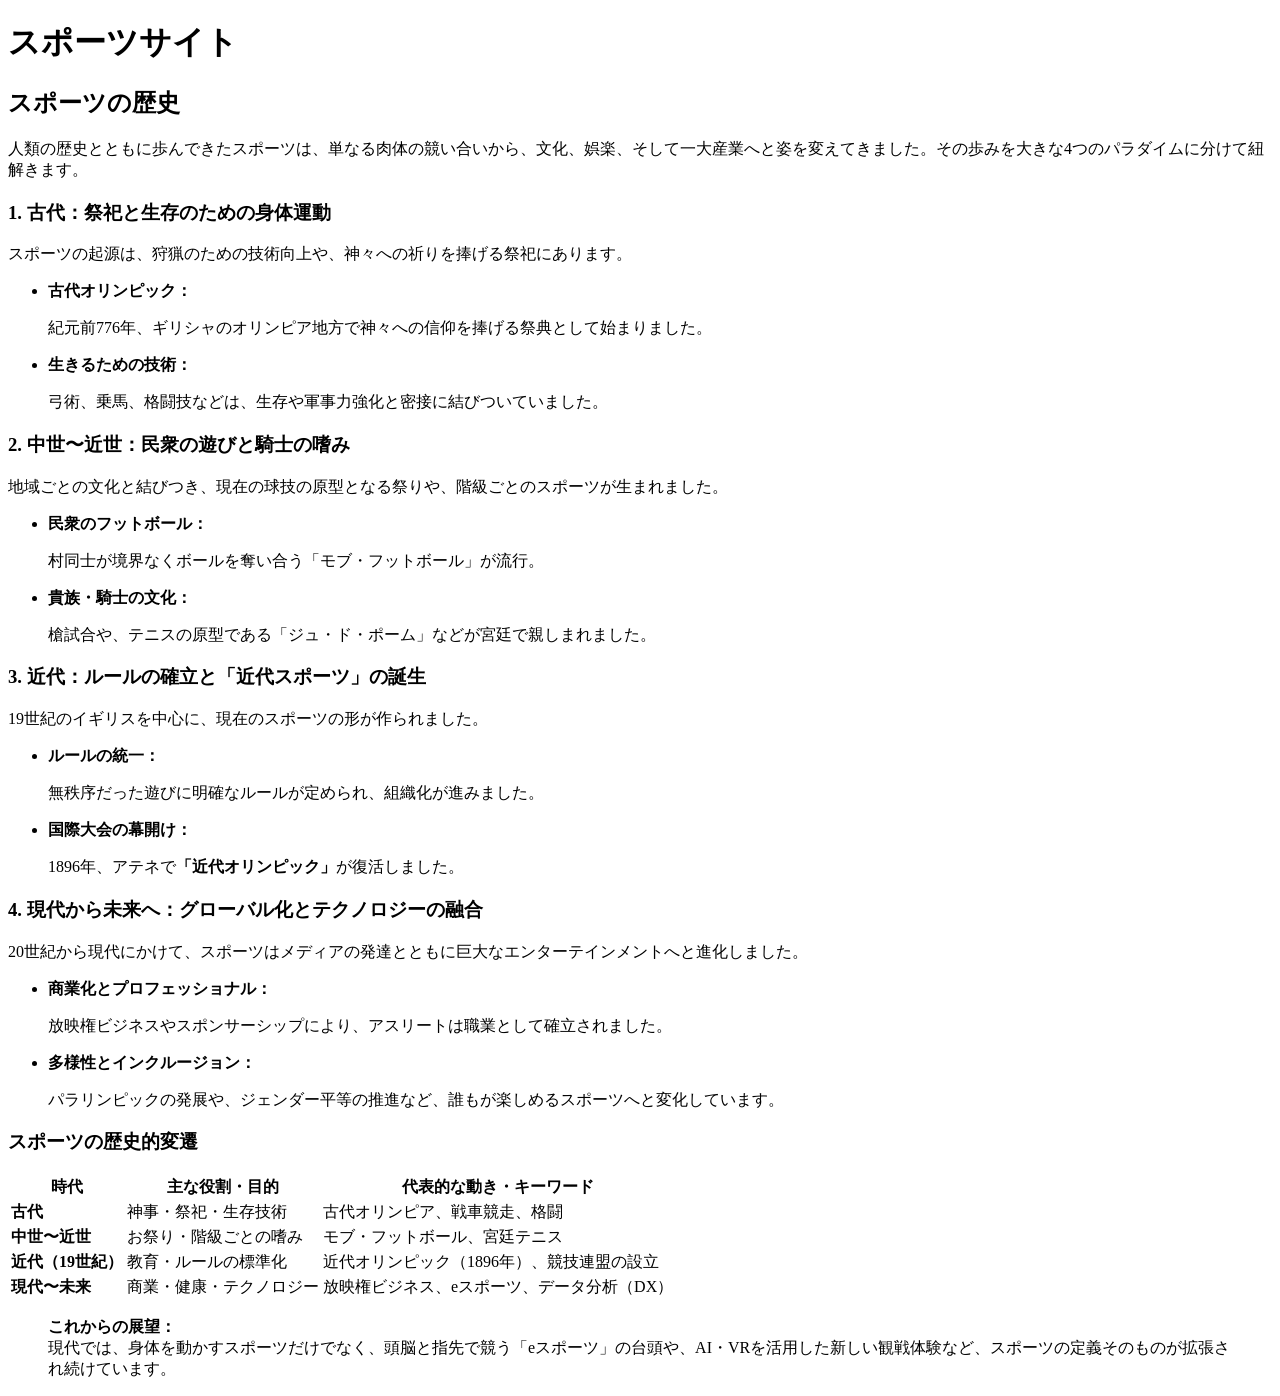
==== index.html @ edb7e404 "index.htmlの作成" ====
<!DOCTYPE html>
<html lang="ja">
<head>
    <meta charset="UTF-8">
    <title>チーム開発 - スポーツサイト</title>
</head>
<body>

    <header class="site-header">
        <h1 class="site-title">スポーツサイト</h1>
    </header>

    <main class="content-wrapper">
        <section class="sports-history">
            <h2 class="section-title">スポーツの歴史</h2>
            <p class="lead-text">人類の歴史とともに歩んできたスポーツは、単なる肉体の競い合いから、文化、娯楽、そして一大産業へと姿を変えてきました。その歩みを大きな4つのパラダイムに分けて紐解きます。</p>

            <div class="history-timeline">
                <article class="timeline-item">
                    <h3 class="era-title">1. 古代：祭祀と生存のための身体運動</h3>
                    <p>スポーツの起源は、狩猟のための技術向上や、神々への祈りを捧げる祭祀にあります。</p>
                    <ul class="bullet-list">
                        <li><strong>古代オリンピック：</strong> <p>紀元前776年、ギリシャのオリンピア地方で神々への信仰を捧げる祭典として始まりました。</p></li>
                        <li><strong>生きるための技術：</strong> <p>弓術、乗馬、格闘技などは、生存や軍事力強化と密接に結びついていました。</p></li>
                    </ul>
                </article>

                <article class="timeline-item">
                    <h3 class="era-title">2. 中世〜近世：民衆の遊びと騎士の嗜み</h3>
                    <p>地域ごとの文化と結びつき、現在の球技の原型となる祭りや、階級ごとのスポーツが生まれました。</p>
                    <ul class="bullet-list">
                        <li><strong>民衆のフットボール：</strong> <p>村同士が境界なくボールを奪い合う「モブ・フットボール」が流行。</p></li>
                        <li><strong>貴族・騎士の文化：</strong> <p>槍試合や、テニスの原型である「ジュ・ド・ポーム」などが宮廷で親しまれました。</p></li>
                    </ul>
                </article>

                <article class="timeline-item">
                    <h3 class="era-title">3. 近代：ルールの確立と「近代スポーツ」の誕生</h3>
                    <p>19世紀のイギリスを中心に、現在のスポーツの形が作られました。</p>
                    <ul class="bullet-list">
                        <li><strong>ルールの統一：</strong> <p>無秩序だった遊びに明確なルールが定められ、組織化が進みました。</p></li>
                        <li><strong>国際大会の幕開け：</strong> <p>1896年、アテネで<strong>「近代オリンピック」</strong>が復活しました。</p></li>
                    </ul>
                </article>

                <article class="timeline-item">
                    <h3 class="era-title">4. 現代から未来へ：グローバル化とテクノロジーの融合</h3>
                    <p>20世紀から現代にかけて、スポーツはメディアの発達とともに巨大なエンターテインメントへと進化しました。</p>
                    <ul class="bullet-list">
                        <li><strong>商業化とプロフェッショナル：</strong> <p>放映権ビジネスやスポンサーシップにより、アスリートは職業として確立されました。</p></li>
                        <li><strong>多様性とインクルージョン：</strong> <p>パラリンピックの発展や、ジェンダー平等の推進など、誰もが楽しめるスポーツへと変化しています。</p></li>
                    </ul>
                </article>
            </div>

            <div class="table-container">
                <h3 class="table-title">スポーツの歴史的変遷</h3>
                <table class="history-table">
                    <thead>
                        <tr>
                            <th>時代</th>
                            <th>主な役割・目的</th>
                            <th>代表的な動き・キーワード</th>
                        </tr>
                    </thead>
                    <tbody>
                        <tr>
                            <td><strong>古代</strong></td>
                            <td>神事・祭祀・生存技術</td>
                            <td>古代オリンピア、戦車競走、格闘</td>
                        </tr>
                        <tr>
                            <td><strong>中世〜近世</strong></td>
                            <td>お祭り・階級ごとの嗜み</td>
                            <td>モブ・フットボール、宮廷テニス</td>
                        </tr>
                        <tr>
                            <td><strong>近代（19世紀）</strong></td>
                            <td>教育・ルールの標準化</td>
                            <td>近代オリンピック（1896年）、競技連盟の設立</td>
                        </tr>
                        <tr>
                            <td><strong>現代〜未来</strong></td>
                            <td>商業・健康・テクノロジー</td>
                            <td>放映権ビジネス、eスポーツ、データ分析（DX）</td>
                        </tr>
                    </tbody>
                </table>
            </div>

            <blockquote class="future-prospect">
                <p><strong>これからの展望：</strong><br>
                現代では、身体を動かすスポーツだけでなく、頭脳と指先で競う「eスポーツ」の台頭や、AI・VRを活用した新しい観戦体験など、スポーツの定義そのものが拡張され続けています。</p>
            </blockquote>
        </section>
    </main>

</body>
</html>
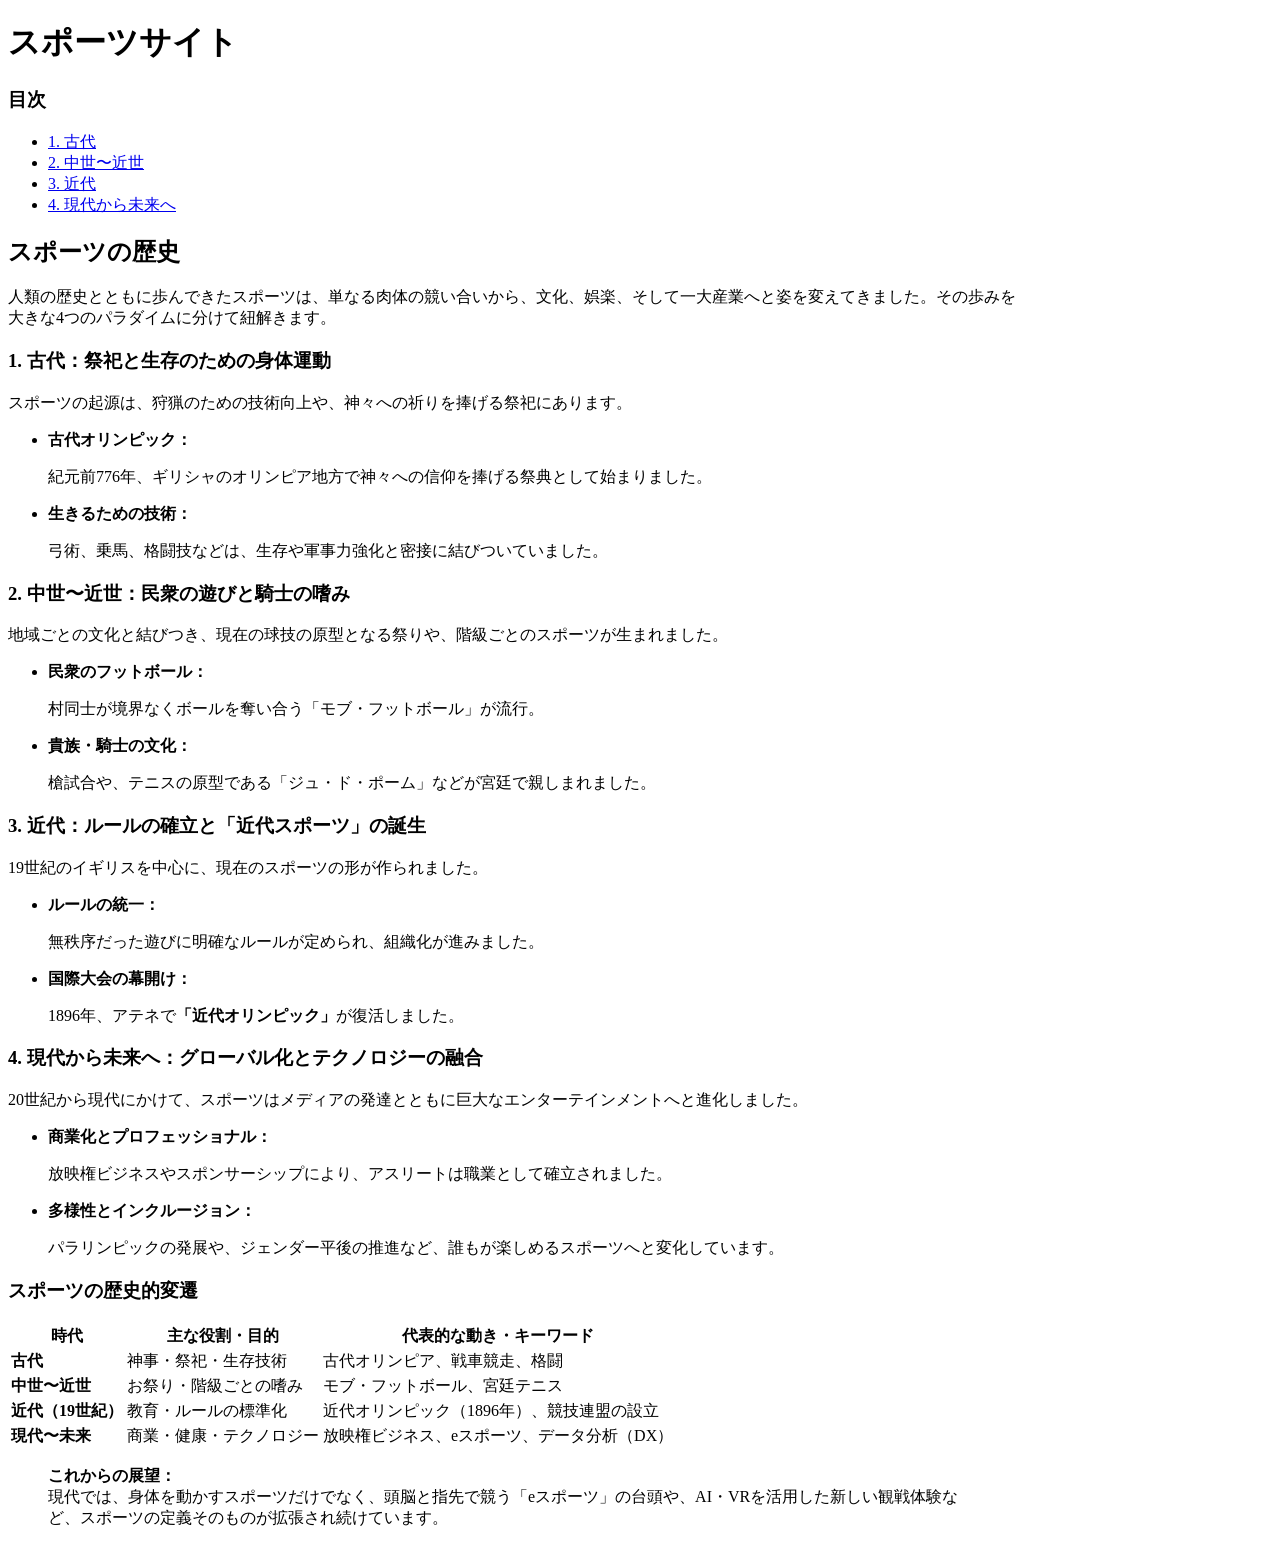
==== commit c60a6bbd: "サイドバー作成中" ====
--- a/index.html
+++ b/index.html
@@ -3,6 +3,7 @@
 <head>
     <meta charset="UTF-8">
     <title>チーム開発 - スポーツサイト</title>
+    <link rel="stylesheet" href="style.css">
 </head>
 <body>
 
@@ -11,12 +12,23 @@
     </header>
 
     <main class="content-wrapper">
-        <section class="sports-history">
+        
+        <aside class="sidebar">
+            <h3 class="sidebar-title">目次</h3>
+            <ul class="sidebar-list">
+                <li><a href="#era1">1. 古代</a></li>
+                <li><a href="#era2">2. 中世〜近世</a></li>
+                <li><a href="#era3">3. 近代</a></li>
+                <li><a href="#era4">4. 現代から未来へ</a></li>
+            </ul>
+        </aside>
+
+        <section class="contents sports-history">
             <h2 class="section-title">スポーツの歴史</h2>
             <p class="lead-text">人類の歴史とともに歩んできたスポーツは、単なる肉体の競い合いから、文化、娯楽、そして一大産業へと姿を変えてきました。その歩みを大きな4つのパラダイムに分けて紐解きます。</p>
 
             <div class="history-timeline">
-                <article class="timeline-item">
+                <article class="timeline-item" id="era1">
                     <h3 class="era-title">1. 古代：祭祀と生存のための身体運動</h3>
                     <p>スポーツの起源は、狩猟のための技術向上や、神々への祈りを捧げる祭祀にあります。</p>
                     <ul class="bullet-list">
@@ -25,7 +37,7 @@
                     </ul>
                 </article>
 
-                <article class="timeline-item">
+                <article class="timeline-item" id="era2">
                     <h3 class="era-title">2. 中世〜近世：民衆の遊びと騎士の嗜み</h3>
                     <p>地域ごとの文化と結びつき、現在の球技の原型となる祭りや、階級ごとのスポーツが生まれました。</p>
                     <ul class="bullet-list">
@@ -34,7 +46,7 @@
                     </ul>
                 </article>
 
-                <article class="timeline-item">
+                <article class="timeline-item" id="era3">
                     <h3 class="era-title">3. 近代：ルールの確立と「近代スポーツ」の誕生</h3>
                     <p>19世紀のイギリスを中心に、現在のスポーツの形が作られました。</p>
                     <ul class="bullet-list">
@@ -43,12 +55,12 @@
                     </ul>
                 </article>
 
-                <article class="timeline-item">
+                <article class="timeline-item" id="era4">
                     <h3 class="era-title">4. 現代から未来へ：グローバル化とテクノロジーの融合</h3>
                     <p>20世紀から現代にかけて、スポーツはメディアの発達とともに巨大なエンターテインメントへと進化しました。</p>
                     <ul class="bullet-list">
                         <li><strong>商業化とプロフェッショナル：</strong> <p>放映権ビジネスやスポンサーシップにより、アスリートは職業として確立されました。</p></li>
-                        <li><strong>多様性とインクルージョン：</strong> <p>パラリンピックの発展や、ジェンダー平等の推進など、誰もが楽しめるスポーツへと変化しています。</p></li>
+                        <li><strong>多様性とインクルージョン：</strong> <p>パラリンピックの発展や、ジェンダー平後の推進など、誰もが楽しめるスポーツへと変化しています。</p></li>
                     </ul>
                 </article>
             </div>
--- a/style.css
+++ b/style.css
@@ -0,0 +1,8 @@
+.sidebar {
+    width: 20%;
+    margin: 10px 0 10px 0;
+}
+.contents {
+    width: 80%;
+    margin: 10px 0 10px 0;
+}
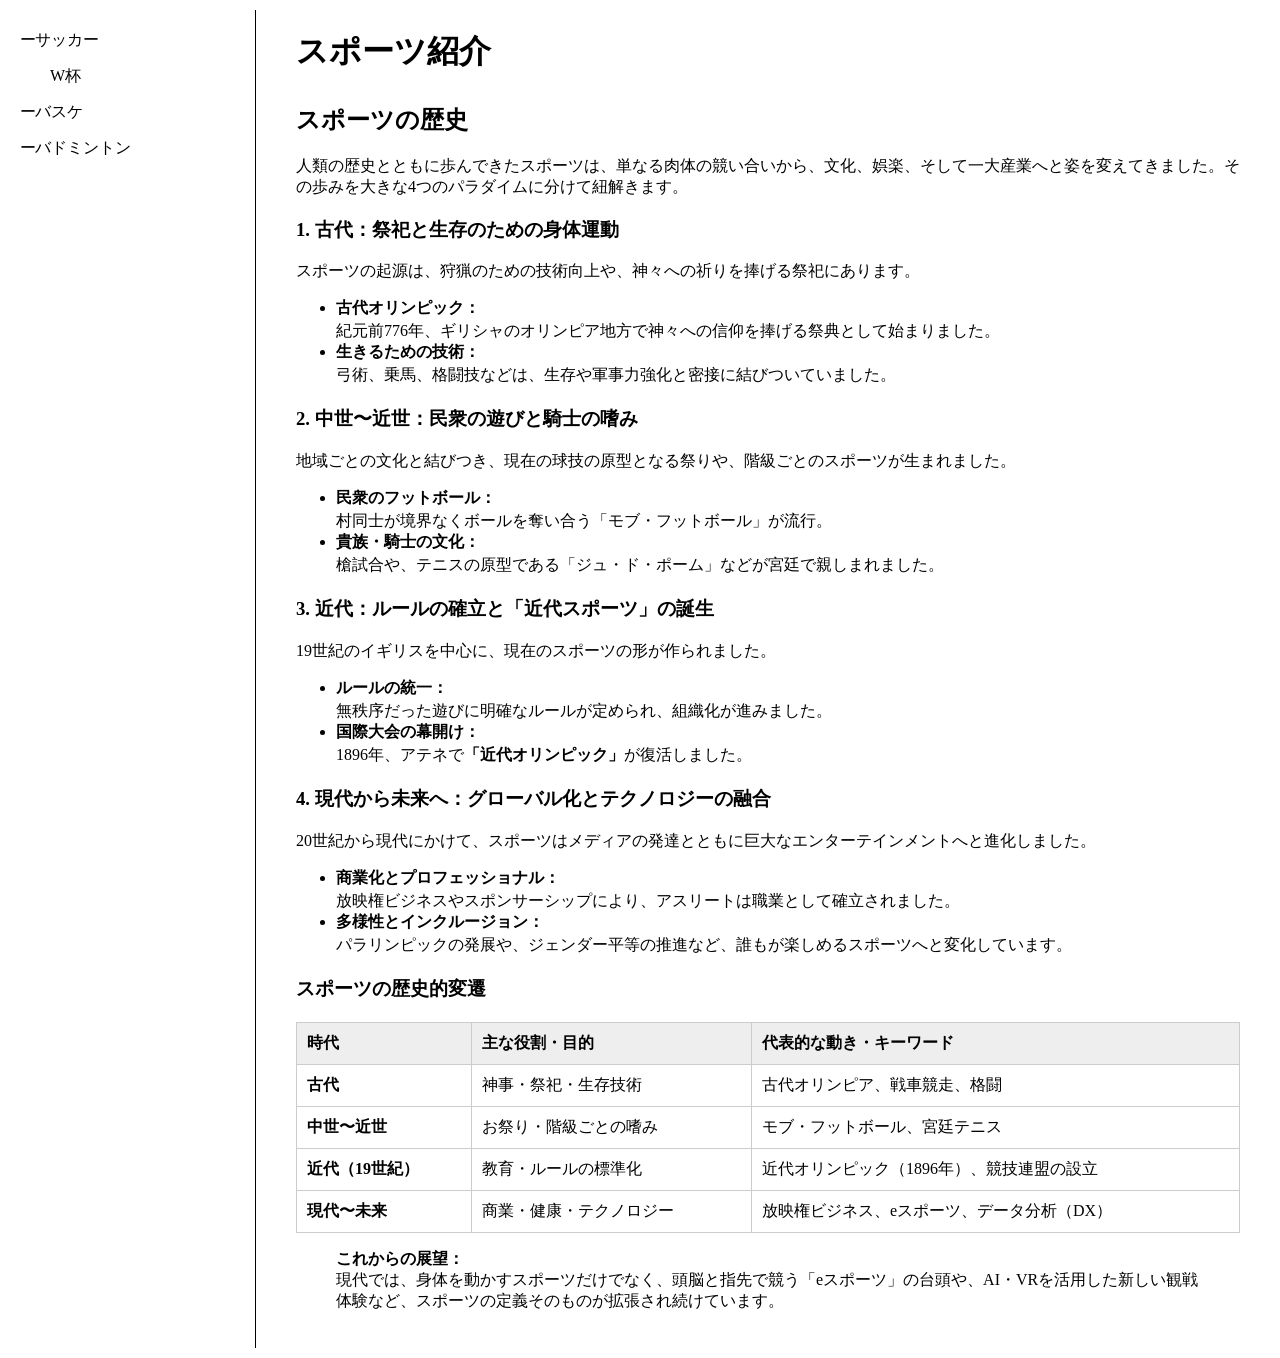
==== commit 129dff5a: "サイドバー完成" ====
--- a/index.html
+++ b/index.html
@@ -7,105 +7,110 @@
 </head>
 <body>
 
-    <header class="site-header">
-        <h1 class="site-title">スポーツサイト</h1>
-    </header>
-
-    <main class="content-wrapper">
+    <div class="content-wrapper">
         
         <aside class="sidebar">
-            <h3 class="sidebar-title">目次</h3>
+            <div class="logo-box">
+                <div class="logo-diagonal"></div>
+            </div>
             <ul class="sidebar-list">
-                <li><a href="#era1">1. 古代</a></li>
-                <li><a href="#era2">2. 中世〜近世</a></li>
-                <li><a href="#era3">3. 近代</a></li>
-                <li><a href="#era4">4. 現代から未来へ</a></li>
+                <li><a href="soccer.html">サッカー</a></li>
+                <li class="sub-item"><a href="worldcup.html">W杯</a></li>
+                <li><a href="basketball.html">バスケ</a></li>
+                <li><a href="badminton.html">バドミントン</a></li>
             </ul>
         </aside>
 
-        <section class="contents sports-history">
-            <h2 class="section-title">スポーツの歴史</h2>
-            <p class="lead-text">人類の歴史とともに歩んできたスポーツは、単なる肉体の競い合いから、文化、娯楽、そして一大産業へと姿を変えてきました。その歩みを大きな4つのパラダイムに分けて紐解きます。</p>
+        <main class="contents">
+            <header class="site-header">
+                <h1 class="site-title">スポーツ紹介</h1>
+            </header>
 
-            <div class="history-timeline">
-                <article class="timeline-item" id="era1">
-                    <h3 class="era-title">1. 古代：祭祀と生存のための身体運動</h3>
-                    <p>スポーツの起源は、狩猟のための技術向上や、神々への祈りを捧げる祭祀にあります。</p>
-                    <ul class="bullet-list">
-                        <li><strong>古代オリンピック：</strong> <p>紀元前776年、ギリシャのオリンピア地方で神々への信仰を捧げる祭典として始まりました。</p></li>
-                        <li><strong>生きるための技術：</strong> <p>弓術、乗馬、格闘技などは、生存や軍事力強化と密接に結びついていました。</p></li>
-                    </ul>
-                </article>
+            <section class="sports-history">
+                <h2 class="section-title">スポーツの歴史</h2>
+                <p class="lead-text">人類の歴史とともに歩んできたスポーツは、単なる肉体の競い合いから、文化、娯楽、そして一大産業へと姿を変えてきました。その歩みを大きな4つのパラダイムに分けて紐解きます。</p>
 
-                <article class="timeline-item" id="era2">
-                    <h3 class="era-title">2. 中世〜近世：民衆の遊びと騎士の嗜み</h3>
-                    <p>地域ごとの文化と結びつき、現在の球技の原型となる祭りや、階級ごとのスポーツが生まれました。</p>
-                    <ul class="bullet-list">
-                        <li><strong>民衆のフットボール：</strong> <p>村同士が境界なくボールを奪い合う「モブ・フットボール」が流行。</p></li>
-                        <li><strong>貴族・騎士の文化：</strong> <p>槍試合や、テニスの原型である「ジュ・ド・ポーム」などが宮廷で親しまれました。</p></li>
-                    </ul>
-                </article>
+                <div class="history-timeline">
+                    <article class="timeline-item">
+                        <h3 class="era-title">1. 古代：祭祀と生存のための身体運動</h3>
+                        <p>スポーツの起源は、狩猟のための技術向上や、神々への祈りを捧げる祭祀にあります。</p>
+                        <ul class="bullet-list">
+                            <li><strong>古代オリンピック：</strong> <p>紀元前776年、ギリシャのオリンピア地方で神々への信仰を捧げる祭典として始まりました。</p></li>
+                            <li><strong>生きるための技術：</strong> <p>弓術、乗馬、格闘技などは、生存や軍事力強化と密接に結びついていました。</p></li>
+                        </ul>
+                    </article>
 
-                <article class="timeline-item" id="era3">
-                    <h3 class="era-title">3. 近代：ルールの確立と「近代スポーツ」の誕生</h3>
-                    <p>19世紀のイギリスを中心に、現在のスポーツの形が作られました。</p>
-                    <ul class="bullet-list">
-                        <li><strong>ルールの統一：</strong> <p>無秩序だった遊びに明確なルールが定められ、組織化が進みました。</p></li>
-                        <li><strong>国際大会の幕開け：</strong> <p>1896年、アテネで<strong>「近代オリンピック」</strong>が復活しました。</p></li>
-                    </ul>
-                </article>
+                    <article class="timeline-item">
+                        <h3 class="era-title">2. 中世〜近世：民衆の遊びと騎士の嗜み</h3>
+                        <p>地域ごとの文化と結びつき、現在の球技の原型となる祭りや、階級ごとのスポーツが生まれました。</p>
+                        <ul class="bullet-list">
+                            <li><strong>民衆のフットボール：</strong> <p>村同士が境界なくボールを奪い合う「モブ・フットボール」が流行。</p></li>
+                            <li><strong>貴族・騎士の文化：</strong> <p>槍試合や、テニスの原型である「ジュ・ド・ポーム」などが宮廷で親しまれました。</p></li>
+                        </ul>
+                    </article>
 
-                <article class="timeline-item" id="era4">
-                    <h3 class="era-title">4. 現代から未来へ：グローバル化とテクノロジーの融合</h3>
-                    <p>20世紀から現代にかけて、スポーツはメディアの発達とともに巨大なエンターテインメントへと進化しました。</p>
-                    <ul class="bullet-list">
-                        <li><strong>商業化とプロフェッショナル：</strong> <p>放映権ビジネスやスポンサーシップにより、アスリートは職業として確立されました。</p></li>
-                        <li><strong>多様性とインクルージョン：</strong> <p>パラリンピックの発展や、ジェンダー平後の推進など、誰もが楽しめるスポーツへと変化しています。</p></li>
-                    </ul>
-                </article>
-            </div>
+                    <article class="timeline-item">
+                        <h3 class="era-title">3. 近代：ルールの確立と「近代スポーツ」の誕生</h3>
+                        <p>19世紀のイギリスを中心に、現在のスポーツの形が作られました。</p>
+                        <ul class="bullet-list">
+                            <li><strong>ルールの統一：</strong> <p>無秩序だった遊びに明確なルールが定められ、組織化が進みました。</p></li>
+                            <li><strong>国際大会の幕開け：</strong> <p>1896年、アテネで<strong>「近代オリンピック」</strong>が復活しました。</p></li>
+                        </ul>
+                    </article>
 
-            <div class="table-container">
-                <h3 class="table-title">スポーツの歴史的変遷</h3>
-                <table class="history-table">
-                    <thead>
-                        <tr>
-                            <th>時代</th>
-                            <th>主な役割・目的</th>
-                            <th>代表的な動き・キーワード</th>
-                        </tr>
-                    </thead>
-                    <tbody>
-                        <tr>
-                            <td><strong>古代</strong></td>
-                            <td>神事・祭祀・生存技術</td>
-                            <td>古代オリンピア、戦車競走、格闘</td>
-                        </tr>
-                        <tr>
-                            <td><strong>中世〜近世</strong></td>
-                            <td>お祭り・階級ごとの嗜み</td>
-                            <td>モブ・フットボール、宮廷テニス</td>
-                        </tr>
-                        <tr>
-                            <td><strong>近代（19世紀）</strong></td>
-                            <td>教育・ルールの標準化</td>
-                            <td>近代オリンピック（1896年）、競技連盟の設立</td>
-                        </tr>
-                        <tr>
-                            <td><strong>現代〜未来</strong></td>
-                            <td>商業・健康・テクノロジー</td>
-                            <td>放映権ビジネス、eスポーツ、データ分析（DX）</td>
-                        </tr>
-                    </tbody>
-                </table>
-            </div>
+                    <article class="timeline-item">
+                        <h3 class="era-title">4. 現代から未来へ：グローバル化とテクノロジーの融合</h3>
+                        <p>20世紀から現代にかけて、スポーツはメディアの発達とともに巨大なエンターテインメントへと進化しました。</p>
+                        <ul class="bullet-list">
+                            <li><strong>商業化とプロフェッショナル：</strong> <p>放映権ビジネスやスポンサーシップにより、アスリートは職業として確立されました。</p></li>
+                            <li><strong>多様性とインクルージョン：</strong> <p>パラリンピックの発展や、ジェンダー平等の推進など、誰もが楽しめるスポーツへと変化しています。</p></li>
+                        </ul>
+                    </article>
+                </div>
 
-            <blockquote class="future-prospect">
-                <p><strong>これからの展望：</strong><br>
-                現代では、身体を動かすスポーツだけでなく、頭脳と指先で競う「eスポーツ」の台頭や、AI・VRを活用した新しい観戦体験など、スポーツの定義そのものが拡張され続けています。</p>
-            </blockquote>
-        </section>
-    </main>
+                <div class="table-container">
+                    <h3 class="table-title">スポーツの歴史的変遷</h3>
+                    <table class="history-table">
+                        <thead>
+                            <tr>
+                                <th>時代</th>
+                                <th>主な役割・目的</th>
+                                <th>代表的な動き・キーワード</th>
+                            </tr>
+                        </thead>
+                        <tbody>
+                            <tr>
+                                <td><strong>古代</strong></td>
+                                <td>神事・祭祀・生存技術</td>
+                                <td>古代オリンピア、戦車競走、格闘</td>
+                            </tr>
+                            <tr>
+                                <td><strong>中世〜近世</strong></td>
+                                <td>お祭り・階級ごとの嗜み</td>
+                                <td>モブ・フットボール、宮廷テニス</td>
+                            </tr>
+                            <tr>
+                                <td><strong>近代（19世紀）</strong></td>
+                                <td>教育・ルールの標準化</td>
+                                <td>近代オリンピック（1896年）、競技連盟の設立</td>
+                            </tr>
+                            <tr>
+                                <td><strong>現代〜未来</strong></td>
+                                <td>商業・健康・テクノロジー</td>
+                                <td>放映権ビジネス、eスポーツ、データ分析（DX）</td>
+                            </tr>
+                        </tbody>
+                    </table>
+                </div>
+
+                <blockquote class="future-prospect">
+                    <p><strong>これからの展望：</strong><br>
+                    現代では、身体を動かすスポーツだけでなく、頭脳と指先で競う「eスポーツ」の台頭や、AI・VRを活用した新しい観戦体験など、スポーツの定義そのものが拡張され続けています。</p>
+                </blockquote>
+            </section>
+        </main>
+
+    </div>
 
 </body>
 </html>
--- a/style.css
+++ b/style.css
@@ -1,8 +1,97 @@
+@charset "UTF-8";
+
+body {
+    margin: 0;
+    padding: 0;
+}
+
+.content-wrapper {
+    display: flex;
+    min-height: 100vh;
+}
+
 .sidebar {
     width: 20%;
     margin: 10px 0 10px 0;
+    box-sizing: border-box;
+    padding: 20px;
+    border-right: 1px solid #000;
 }
+
+.sidebar-list {
+    list-style: none;
+    padding: 0;
+    margin: 0;
+}
+
+.sidebar-list li {
+    margin-bottom: 15px;
+    position: relative;
+    padding-left: 15px;
+}
+
+.sidebar-list li::before {
+    content: "ー";
+    position: absolute;
+    left: 0;
+    color: #000;
+}
+
+.sidebar-list li.sub-item {
+    padding-left: 30px;
+}
+
+.sidebar-list li.sub-item::before {
+    content: "";
+}
+
+.sidebar-list a {
+    text-decoration: none;
+    color: #000;
+}
+
+.sidebar-list a:hover {
+    text-decoration: underline;
+}
+
 .contents {
     width: 80%;
     margin: 10px 0 10px 0;
+    box-sizing: border-box;
+    padding: 20px 40px;
+}
+
+.site-title {
+    margin-top: 0;
+    font-size: 2rem;
+}
+
+.section-title {
+    font-size: 1.5rem;
+    margin-top: 30px;
+}
+
+.bullet-list {
+    margin-bottom: 20px;
+}
+
+.bullet-list p {
+    margin: 2px 0 0 0;
+}
+
+.history-table {
+    width: 100%;
+    border-collapse: collapse;
+    margin-top: 20px;
+}
+
+.history-table th, 
+.history-table td {
+    border: 1px solid #ccc;
+    padding: 10px;
+    text-align: left;
+}
+
+.history-table th {
+    background-color: #eee;
 }
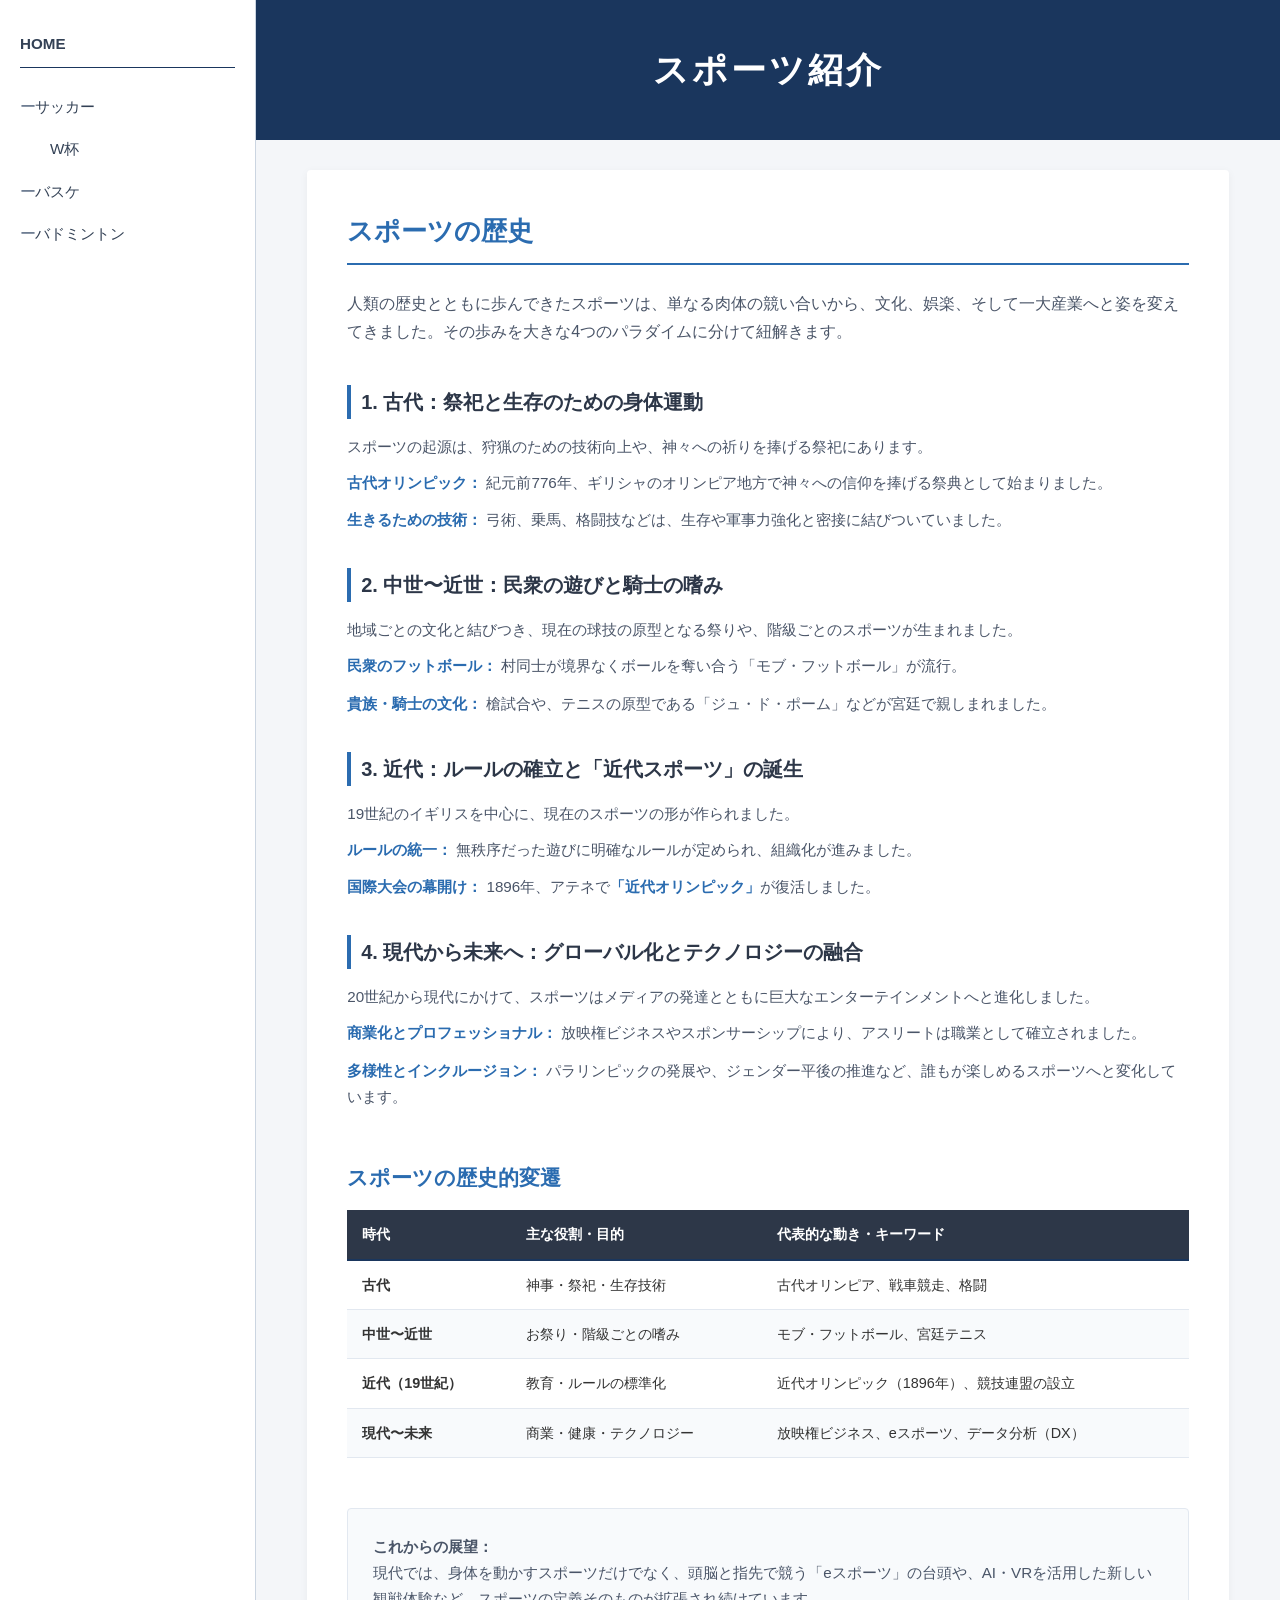
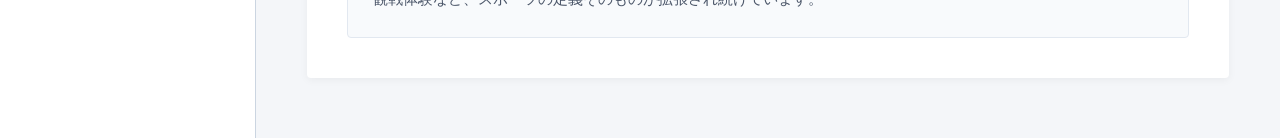
==== commit 358e643e: "微修正" ====
--- a/index.html
+++ b/index.html
@@ -3,17 +3,15 @@
 <head>
     <meta charset="UTF-8">
     <title>チーム開発 - スポーツサイト</title>
-    <link rel="stylesheet" href="style.css">
+    <link rel="stylesheet" href="css/style.css">
 </head>
 <body>
 
     <div class="content-wrapper">
         
         <aside class="sidebar">
-            <div class="logo-box">
-                <div class="logo-diagonal"></div>
-            </div>
             <ul class="sidebar-list">
+                <li class="home-link"><a href="index.html">HOME</a></li>
                 <li><a href="soccer.html">サッカー</a></li>
                 <li class="sub-item"><a href="worldcup.html">W杯</a></li>
                 <li><a href="basketball.html">バスケ</a></li>
@@ -63,7 +61,7 @@
                         <p>20世紀から現代にかけて、スポーツはメディアの発達とともに巨大なエンターテインメントへと進化しました。</p>
                         <ul class="bullet-list">
                             <li><strong>商業化とプロフェッショナル：</strong> <p>放映権ビジネスやスポンサーシップにより、アスリートは職業として確立されました。</p></li>
-                            <li><strong>多様性とインクルージョン：</strong> <p>パラリンピックの発展や、ジェンダー平等の推進など、誰もが楽しめるスポーツへと変化しています。</p></li>
+                            <li><strong>多様性とインクルージョン：</strong> <p>パラリンピックの発展や、ジェンダー平後の推進など、誰もが楽しめるスポーツへと変化しています。</p></li>
                         </ul>
                     </article>
                 </div>
--- a/css/style.css
+++ b/css/style.css
@@ -0,0 +1,247 @@
+@charset "UTF-8";
+
+* {
+    box-sizing: border-box;
+    margin: 0;
+    padding: 0;
+}
+
+body {
+    font-family: "Helvetica Neue", Arial, "Hiragino Kaku Gothic ProN", "Hiragino Sans", Meiryo, sans-serif;
+    line-height: 1.7;
+    color: #333333;
+    background-color: #f4f6f9;
+}
+
+.content-wrapper {
+    display: flex;
+    min-height: 100vh;
+    width: 100%;
+}
+
+.sidebar {
+    width: 20%;
+    box-sizing: border-box;
+    padding: 30px 20px;
+    border-right: 1px solid #cbd5e1;
+    background-color: #ffffff;
+    flex-shrink: 0;
+}
+
+.sidebar-list {
+    list-style: none;
+}
+
+.sidebar-list li {
+    margin-bottom: 15px;
+    position: relative;
+    padding-left: 15px;
+}
+
+.sidebar-list li::before {
+    content: "ー";
+    position: absolute;
+    left: 0;
+    color: #64748b;
+}
+
+.sidebar-list li.home-link {
+    padding-left: 0;
+    margin-bottom: 25px;
+    font-weight: bold;
+    border-bottom: 1px solid #1a365d;
+    padding-bottom: 10px;
+}
+
+.sidebar-list li.home-link::before {
+    content: "";
+}
+
+.sidebar-list li.sub-item {
+    padding-left: 30px;
+}
+
+.sidebar-list li.sub-item::before {
+    content: "";
+}
+
+.sidebar-list a {
+    text-decoration: none;
+    color: #334155;
+    font-size: 0.95rem;
+    transition: color 0.2s;
+}
+
+.sidebar-list a:hover {
+    color: #2b6cb0;
+    text-decoration: underline;
+}
+
+.contents {
+    width: 80%;
+    box-sizing: border-box;
+    display: flex;
+    flex-direction: column;
+}
+
+.site-header {
+    background-color: #1a365d;
+    color: #ffffff;
+    padding: 40px 20px;
+    text-align: center;
+}
+
+.site-title {
+    font-size: 2.2rem;
+    letter-spacing: 3px;
+    text-transform: uppercase;
+}
+
+.header-nav {
+    background-color: #2d3748;
+    width: 100%;
+}
+
+.header-nav ul {
+    display: flex;
+    justify-content: center;
+    list-style: none;
+    max-width: 1000px;
+    margin: 0 auto;
+}
+
+.header-nav li {
+    flex: 1;
+    max-width: 200px;
+    text-align: center;
+}
+
+.header-nav a {
+    display: block;
+    color: #ffffff;
+    text-decoration: none;
+    font-weight: bold;
+    font-size: 0.9rem;
+    padding: 15px 0;
+    transition: background-color 0.3s;
+}
+
+.header-nav a:hover {
+    background-color: #1a365d;
+}
+
+.sports-history {
+    background-color: #ffffff;
+    margin: 30px auto 60px auto;
+    padding: 40px;
+    max-width: 1000px;
+    width: 90%;
+    border-radius: 4px;
+    box-shadow: 0 2px 8px rgba(0, 0, 0, 0.05);
+}
+
+.section-title {
+    font-size: 1.6rem;
+    color: #2b6cb0;
+    border-bottom: 2px solid #2b6cb0;
+    padding-bottom: 10px;
+    margin-bottom: 25px;
+}
+
+.lead-text {
+    font-size: 1rem;
+    color: #4a5568;
+    margin-bottom: 40px;
+}
+
+.era-title {
+    font-size: 1.25rem;
+    color: #2d3748;
+    margin-bottom: 15px;
+    padding-left: 10px;
+    border-left: 4px solid #2b6cb0;
+}
+
+.history-timeline {
+    margin-bottom: 50px;
+}
+
+.timeline-item {
+    margin-bottom: 35px;
+}
+
+.timeline-item p {
+    margin-bottom: 10px;
+    color: #4a5568;
+    font-size: 0.95rem;
+}
+
+.bullet-list {
+    list-style-type: none;
+    padding-left: 0;
+}
+
+.bullet-list li {
+    margin-bottom: 12px;
+    font-size: 0.95rem;
+    color: #4a5568;
+}
+
+.bullet-list li strong {
+    color: #2b6cb0;
+}
+
+.bullet-list li p {
+    display: inline;
+    color: #4a5568;
+}
+
+.table-container {
+    margin-top: 50px;
+    margin-bottom: 50px;
+}
+
+.table-title {
+    font-size: 1.3rem;
+    color: #2b6cb0;
+    margin-bottom: 15px;
+    font-weight: bold;
+}
+
+.history-table {
+    width: 100%;
+    border-collapse: collapse;
+    background-color: #ffffff;
+    font-size: 0.9rem;
+}
+
+.history-table th, 
+.history-table td {
+    padding: 12px 15px;
+    text-align: left;
+    border-bottom: 1px solid #e2e8f0;
+}
+
+.history-table th {
+    background-color: #2d3748;
+    color: #ffffff;
+    font-weight: bold;
+    border-bottom: 2px solid #1a365d;
+}
+
+.history-table tbody tr:nth-child(even) {
+    background-color: #f8fafc;
+}
+
+.future-prospect {
+    background-color: #f8fafc;
+    border: 1px solid #e2e8f0;
+    padding: 25px;
+    border-radius: 4px;
+    margin-top: 40px;
+}
+
+.future-prospect p {
+    color: #4a5568;
+    font-size: 0.95rem;
+}
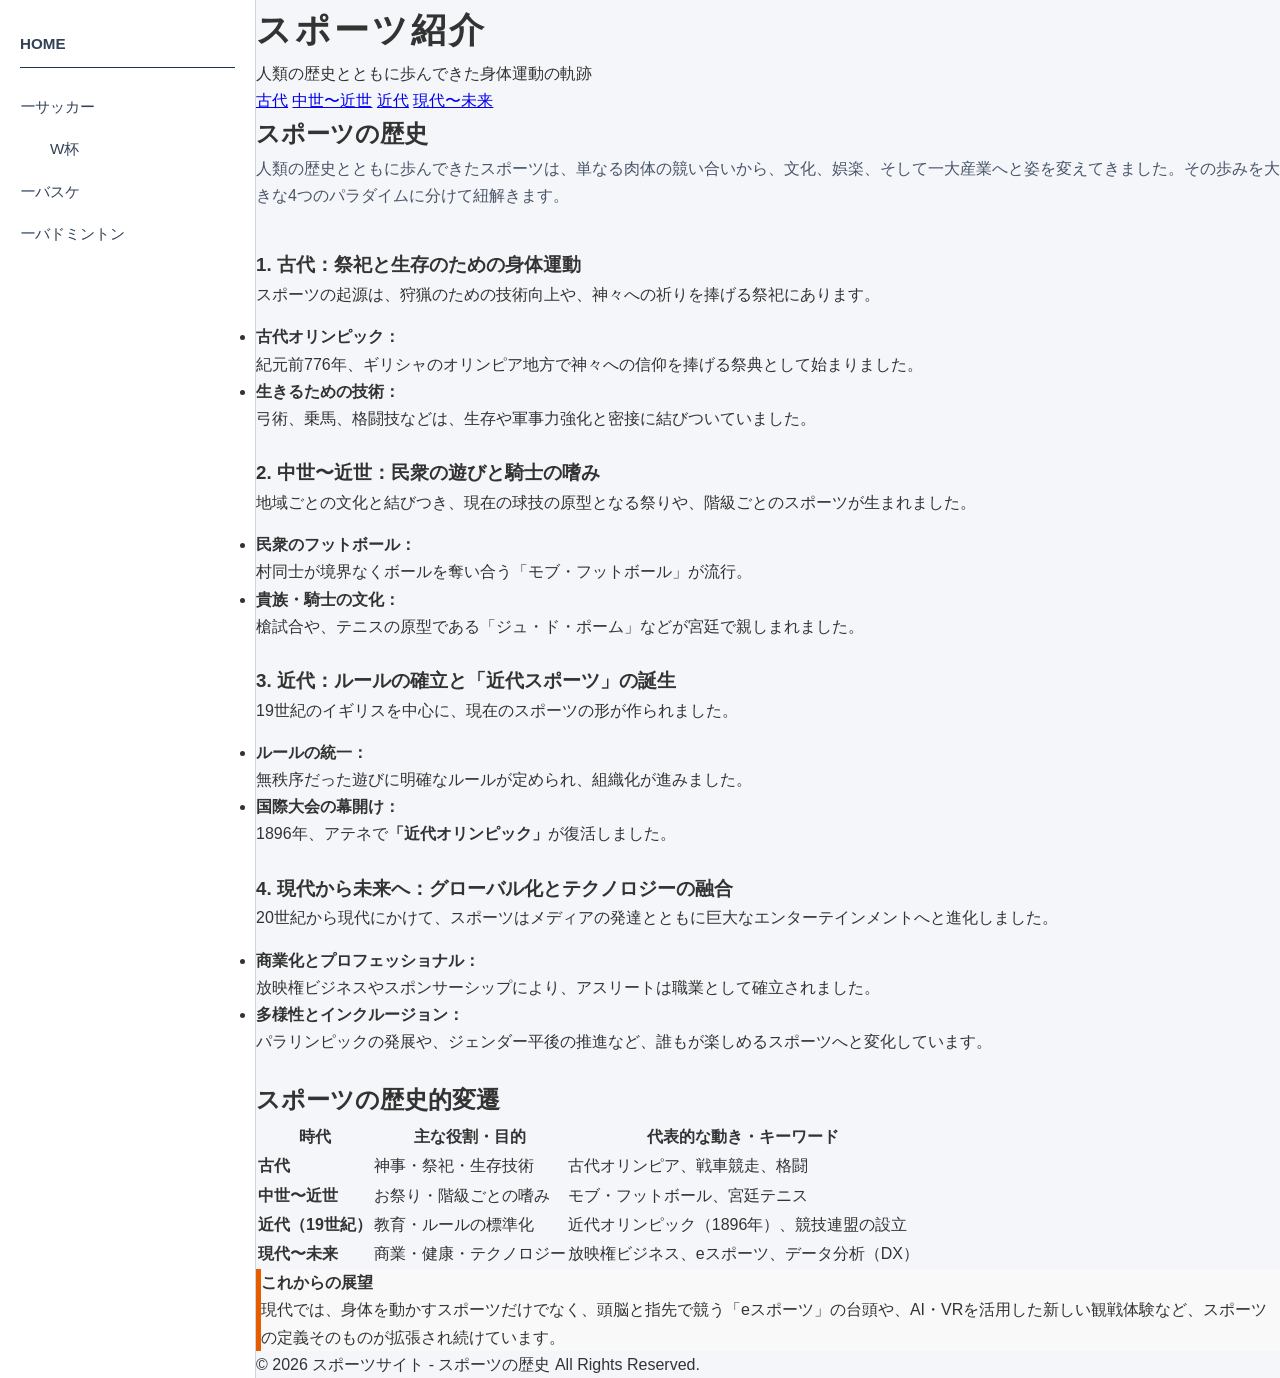
==== commit 9ac18506: "Update index.html" ====
--- a/index.html
+++ b/index.html
@@ -2,8 +2,9 @@
 <html lang="ja">
 <head>
     <meta charset="UTF-8">
+    <meta name="viewport" content="width=device-width, initial-scale=1.0">
+    <link rel="stylesheet" type="text/css" href="css/style.css"/> 
     <title>チーム開発 - スポーツサイト</title>
-    <link rel="stylesheet" href="css/style.css">
 </head>
 <body>
 
@@ -20,55 +21,62 @@
         </aside>
 
         <main class="contents">
-            <header class="site-header">
+            <header>
                 <h1 class="site-title">スポーツ紹介</h1>
+                <p>人類の歴史とともに歩んできた身体運動の軌跡</p>
             </header>
 
-            <section class="sports-history">
-                <h2 class="section-title">スポーツの歴史</h2>
-                <p class="lead-text">人類の歴史とともに歩んできたスポーツは、単なる肉体の競い合いから、文化、娯楽、そして一大産業へと姿を変えてきました。その歩みを大きな4つのパラダイムに分けて紐解きます。</p>
+            <nav class="page-nav">
+                <a href="#era1">古代</a>
+                <a href="#era2">中世〜近世</a>
+                <a href="#era3">近代</a>
+                <a href="#era4">現代〜未来</a>
+            </nav>
 
-                <div class="history-timeline">
-                    <article class="timeline-item">
-                        <h3 class="era-title">1. 古代：祭祀と生存のための身体運動</h3>
-                        <p>スポーツの起源は、狩猟のための技術向上や、神々への祈りを捧げる祭祀にあります。</p>
-                        <ul class="bullet-list">
+            <div class="container">
+
+                <section id="history">
+                    <h2>スポーツの歴史</h2>
+                    <p class="lead-text">人類の歴史とともに歩んできたスポーツは、単なる肉体の競い合いから、文化、娯楽、そして一大産業へと姿を変えてきました。その歩みを大きな4つのパラダイムに分けて紐解きます。</p>
+
+                    <h3 id="era1">1. 古代：祭祀と生存のための身体運動</h3>
+                    <p>スポーツの起源は、狩猟のための技術向上や、神々への祈りを捧げる祭祀にあります。</p>
+                    <div class="card" style="margin-top: 15px; margin-bottom: 25px;">
+                        <ul>
                             <li><strong>古代オリンピック：</strong> <p>紀元前776年、ギリシャのオリンピア地方で神々への信仰を捧げる祭典として始まりました。</p></li>
                             <li><strong>生きるための技術：</strong> <p>弓術、乗馬、格闘技などは、生存や軍事力強化と密接に結びついていました。</p></li>
                         </ul>
-                    </article>
+                    </div>
 
-                    <article class="timeline-item">
-                        <h3 class="era-title">2. 中世〜近世：民衆の遊びと騎士の嗜み</h3>
-                        <p>地域ごとの文化と結びつき、現在の球技の原型となる祭りや、階級ごとのスポーツが生まれました。</p>
-                        <ul class="bullet-list">
+                    <h3 id="era2">2. 中世〜近世：民衆の遊びと騎士の嗜み</h3>
+                    <p>地域ごとの文化と結びつき、現在の球技の原型となる祭りや、階級ごとのスポーツが生まれました。</p>
+                    <div class="card" style="margin-top: 15px; margin-bottom: 25px;">
+                        <ul>
                             <li><strong>民衆のフットボール：</strong> <p>村同士が境界なくボールを奪い合う「モブ・フットボール」が流行。</p></li>
                             <li><strong>貴族・騎士の文化：</strong> <p>槍試合や、テニスの原型である「ジュ・ド・ポーム」などが宮廷で親しまれました。</p></li>
                         </ul>
-                    </article>
+                    </div>
 
-                    <article class="timeline-item">
-                        <h3 class="era-title">3. 近代：ルールの確立と「近代スポーツ」の誕生</h3>
-                        <p>19世紀のイギリスを中心に、現在のスポーツの形が作られました。</p>
-                        <ul class="bullet-list">
+                    <h3 id="era3">3. 近代：ルールの確立と「近代スポーツ」の誕生</h3>
+                    <p>19世紀のイギリスを中心に、現在のスポーツの形が作られました。</p>
+                    <div class="card" style="margin-top: 15px; margin-bottom: 25px;">
+                        <ul>
                             <li><strong>ルールの統一：</strong> <p>無秩序だった遊びに明確なルールが定められ、組織化が進みました。</p></li>
                             <li><strong>国際大会の幕開け：</strong> <p>1896年、アテネで<strong>「近代オリンピック」</strong>が復活しました。</p></li>
                         </ul>
-                    </article>
+                    </div>
 
-                    <article class="timeline-item">
-                        <h3 class="era-title">4. 現代から未来へ：グローバル化とテクノロジーの融合</h3>
-                        <p>20世紀から現代にかけて、スポーツはメディアの発達とともに巨大なエンターテインメントへと進化しました。</p>
-                        <ul class="bullet-list">
+                    <h3 id="era4">4. 現代から未来へ：グローバル化とテクノロジーの融合</h3>
+                    <p>20世紀から現代にかけて、スポーツはメディアの発達とともに巨大なエンターテインメントへと進化しました。</p>
+                    <div class="card" style="margin-top: 15px; margin-bottom: 25px;">
+                        <ul>
                             <li><strong>商業化とプロフェッショナル：</strong> <p>放映権ビジネスやスポンサーシップにより、アスリートは職業として確立されました。</p></li>
                             <li><strong>多様性とインクルージョン：</strong> <p>パラリンピックの発展や、ジェンダー平後の推進など、誰もが楽しめるスポーツへと変化しています。</p></li>
                         </ul>
-                    </article>
-                </div>
+                    </div>
 
-                <div class="table-container">
-                    <h3 class="table-title">スポーツの歴史的変遷</h3>
-                    <table class="history-table">
+                    <h2>スポーツの歴史的変遷</h2>
+                    <table>
                         <thead>
                             <tr>
                                 <th>時代</th>
@@ -99,13 +107,18 @@
                             </tr>
                         </tbody>
                     </table>
-                </div>
 
-                <blockquote class="future-prospect">
-                    <p><strong>これからの展望：</strong><br>
-                    現代では、身体を動かすスポーツだけでなく、頭脳と指先で競う「eスポーツ」の台頭や、AI・VRを活用した新しい観戦体験など、スポーツの定義そのものが拡張され続けています。</p>
-                </blockquote>
-            </section>
+                    <div class="card" style="background-color: #f9f9f9; border-left: 5px solid #e65c00;">
+                        <h4>これからの展望</h4>
+                        <p>現代では、身体を動かすスポーツだけでなく、頭脳と指先で競う「eスポーツ」の台頭や、AI・VRを活用した新しい観戦体験など、スポーツの定義そのものが拡張され続けています。</p>
+                    </div>
+                </section>
+
+            </div>
+
+            <footer>
+                <p>&copy; 2026 スポーツサイト - スポーツの歴史 All Rights Reserved.</p>
+            </footer>
         </main>
 
     </div>
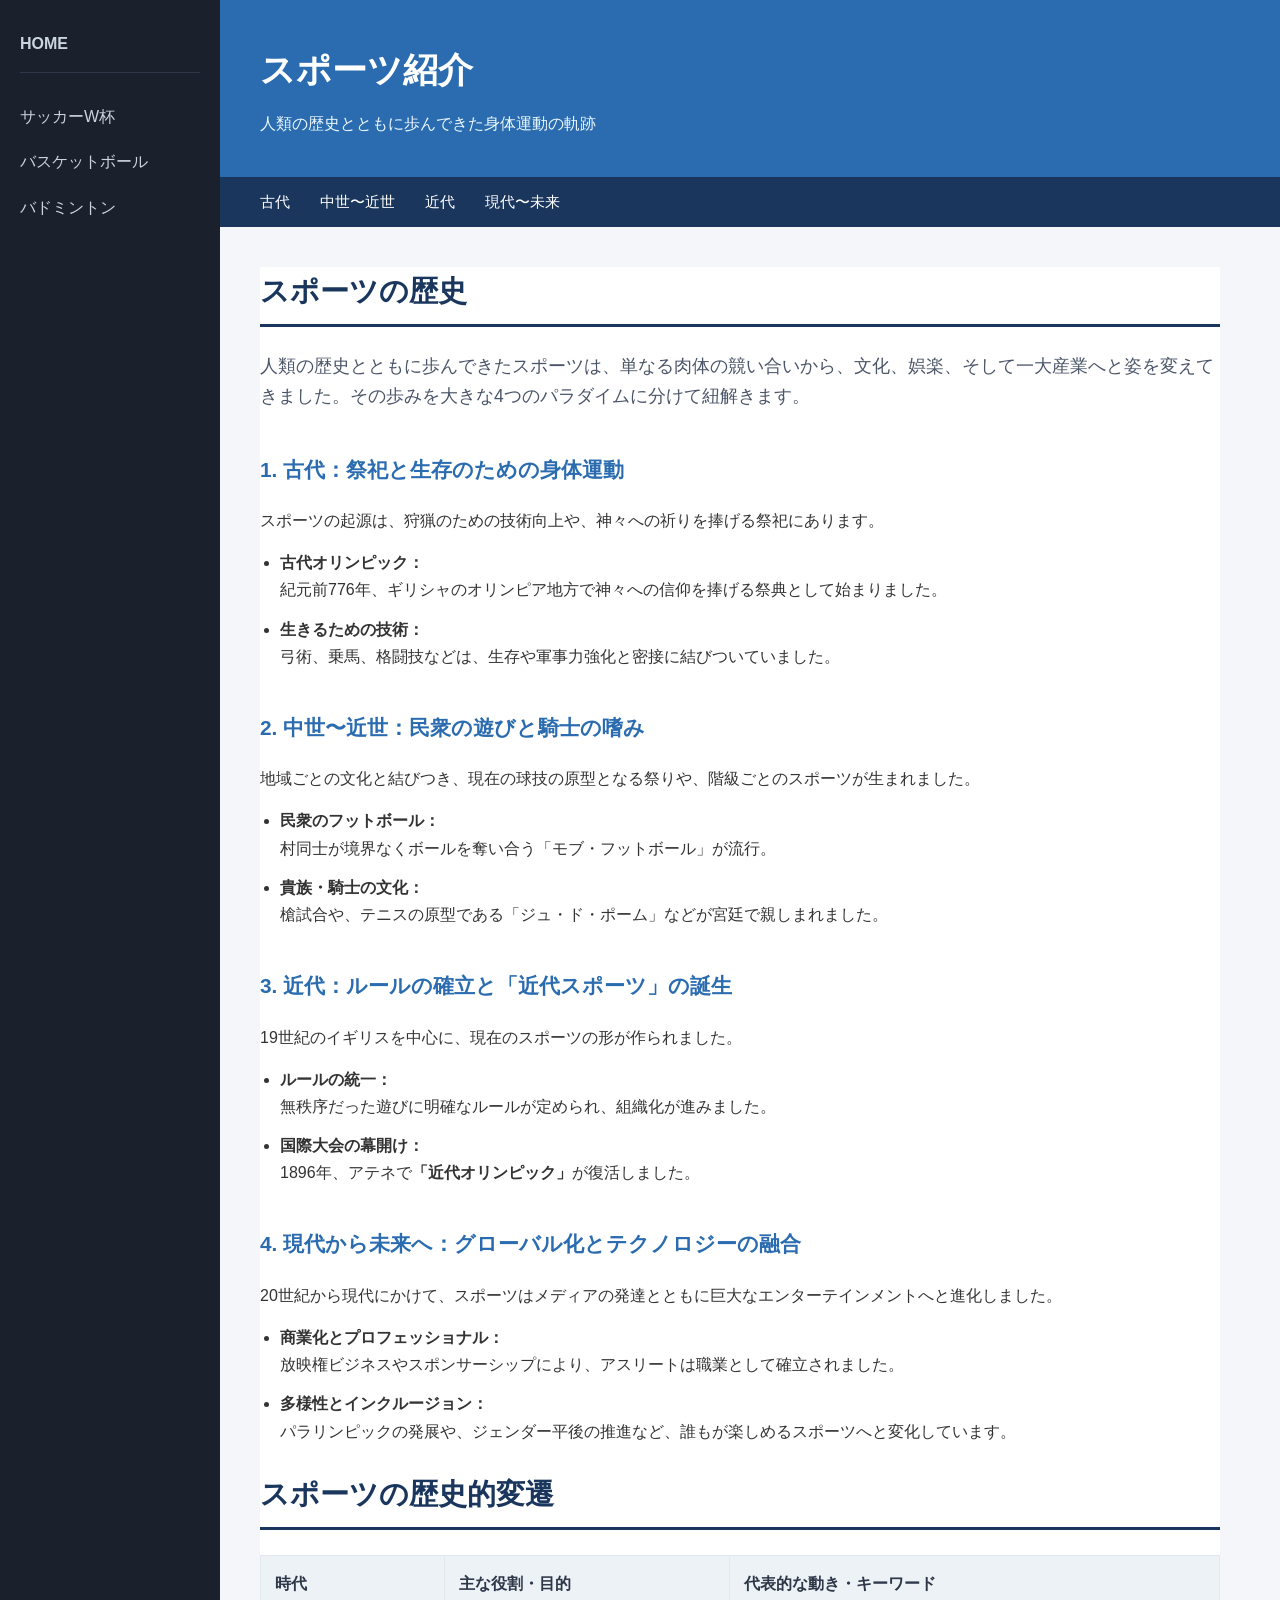
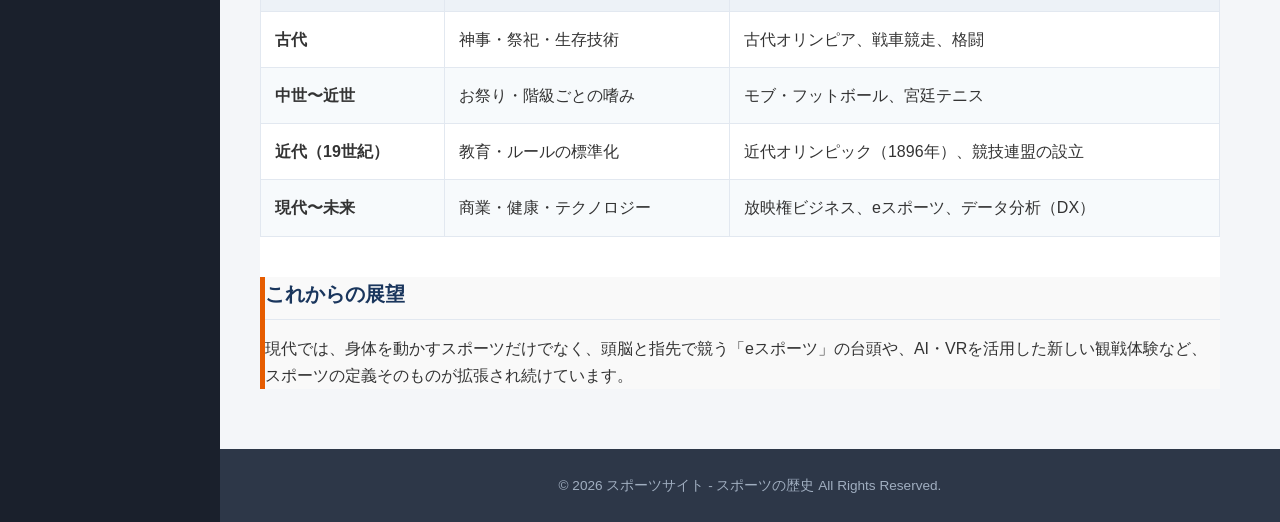
==== commit 1019414a: "微調整" ====
--- a/index.html
+++ b/index.html
@@ -13,9 +13,8 @@
         <aside class="sidebar">
             <ul class="sidebar-list">
                 <li class="home-link"><a href="index.html">HOME</a></li>
-                <li><a href="soccer.html">サッカー</a></li>
-                <li class="sub-item"><a href="worldcup.html">W杯</a></li>
-                <li><a href="basketball.html">バスケ</a></li>
+                <li><a href="worldcup.html">サッカーW杯</a></li>
+                <li><a href="basketball.html">バスケットボール</a></li>
                 <li><a href="badminton.html">バドミントン</a></li>
             </ul>
         </aside>
--- a/css/style.css
+++ b/css/style.css
@@ -20,11 +20,11 @@
 }
 
 .sidebar {
-    width: 20%;
+    width: 220px;
     box-sizing: border-box;
     padding: 30px 20px;
-    border-right: 1px solid #cbd5e1;
-    background-color: #ffffff;
+    background-color: #1a202c;
+    color: #aec6cf;
     flex-shrink: 0;
 }
 
@@ -33,215 +33,172 @@
 }
 
 .sidebar-list li {
-    margin-bottom: 15px;
+    margin-bottom: 18px;
     position: relative;
+}
+
+.sidebar-list li.home-link {
+    margin-bottom: 30px;
+    font-weight: bold;
+    border-bottom: 1px solid #2d3748;
+    padding-bottom: 15px;
+}
+
+.sidebar-list li.sub-item {
     padding-left: 15px;
-}
-
-.sidebar-list li::before {
-    content: "ー";
-    position: absolute;
-    left: 0;
-    color: #64748b;
-}
-
-.sidebar-list li.home-link {
-    padding-left: 0;
-    margin-bottom: 25px;
-    font-weight: bold;
-    border-bottom: 1px solid #1a365d;
-    padding-bottom: 10px;
-}
-
-.sidebar-list li.home-link::before {
-    content: "";
-}
-
-.sidebar-list li.sub-item {
-    padding-left: 30px;
-}
-
-.sidebar-list li.sub-item::before {
-    content: "";
+    font-size: 0.9rem;
 }
 
 .sidebar-list a {
     text-decoration: none;
-    color: #334155;
-    font-size: 0.95rem;
+    color: #cbd5e0;
     transition: color 0.2s;
 }
 
 .sidebar-list a:hover {
-    color: #2b6cb0;
-    text-decoration: underline;
+    color: #ffffff;
 }
 
 .contents {
-    width: 80%;
+    flex: 1;
     box-sizing: border-box;
     display: flex;
     flex-direction: column;
 }
 
-.site-header {
+.contents header {
+    background-color: #2b6cb0;
+    color: #ffffff;
+    text-align: left;
+    padding: 40px;
+}
+
+.contents h1 {
+    font-size: 2.2rem;
+    margin-bottom: 10px;
+    font-weight: 700;
+}
+
+.contents header p {
+    color: #ebf8ff;
+    font-size: 1rem;
+}
+
+.page-nav {
     background-color: #1a365d;
-    color: #ffffff;
-    padding: 40px 20px;
-    text-align: center;
-}
-
-.site-title {
-    font-size: 2.2rem;
-    letter-spacing: 3px;
-    text-transform: uppercase;
-}
-
-.header-nav {
-    background-color: #2d3748;
-    width: 100%;
-}
-
-.header-nav ul {
+    padding: 12px 40px;
     display: flex;
-    justify-content: center;
-    list-style: none;
-    max-width: 1000px;
-    margin: 0 auto;
-}
-
-.header-nav li {
-    flex: 1;
-    max-width: 200px;
-    text-align: center;
-}
-
-.header-nav a {
-    display: block;
+    gap: 30px;
+}
+
+.page-nav a {
     color: #ffffff;
     text-decoration: none;
-    font-weight: bold;
-    font-size: 0.9rem;
-    padding: 15px 0;
-    transition: background-color 0.3s;
-}
-
-.header-nav a:hover {
-    background-color: #1a365d;
-}
-
-.sports-history {
-    background-color: #ffffff;
-    margin: 30px auto 60px auto;
-    padding: 40px;
-    max-width: 1000px;
-    width: 90%;
-    border-radius: 4px;
-    box-shadow: 0 2px 8px rgba(0, 0, 0, 0.05);
-}
-
-.section-title {
-    font-size: 1.6rem;
-    color: #2b6cb0;
-    border-bottom: 2px solid #2b6cb0;
-    padding-bottom: 10px;
+    font-weight: 500;
+    font-size: 0.95rem;
+    transition: opacity 0.2s;
+}
+
+.page-nav a:hover {
+    opacity: 0.8;
+}
+
+.container {
+    max-width: 960px;
+    margin: 40px 40px 60px 40px;
+}
+
+section {
+    background: #ffffff;
+    padding: 0;
+    margin-bottom: 0;
+    border-radius: 0;
+    box-shadow: none;
+}
+
+h2 {
+    font-size: 1.8rem;
+    color: #1a365d;
+    border-bottom: 3px solid #1a365d;
+    padding-bottom: 8px;
     margin-bottom: 25px;
 }
 
-.lead-text {
-    font-size: 1rem;
-    color: #4a5568;
-    margin-bottom: 40px;
-}
-
-.era-title {
-    font-size: 1.25rem;
-    color: #2d3748;
-    margin-bottom: 15px;
-    padding-left: 10px;
-    border-left: 4px solid #2b6cb0;
-}
-
-.history-timeline {
-    margin-bottom: 50px;
-}
-
-.timeline-item {
-    margin-bottom: 35px;
-}
-
-.timeline-item p {
-    margin-bottom: 10px;
-    color: #4a5568;
-    font-size: 0.95rem;
-}
-
-.bullet-list {
-    list-style-type: none;
-    padding-left: 0;
-}
-
-.bullet-list li {
-    margin-bottom: 12px;
-    font-size: 0.95rem;
-    color: #4a5568;
-}
-
-.bullet-list li strong {
-    color: #2b6cb0;
-}
-
-.bullet-list li p {
-    display: inline;
-    color: #4a5568;
-}
-
-.table-container {
-    margin-top: 50px;
-    margin-bottom: 50px;
-}
-
-.table-title {
+h3 {
     font-size: 1.3rem;
     color: #2b6cb0;
-    margin-bottom: 15px;
-    font-weight: bold;
-}
-
-.history-table {
+    background-color: transparent;
+    padding: 0;
+    border-left: none;
+    margin-top: 40px;
+    margin-bottom: 20px;
+}
+
+table {
     width: 100%;
     border-collapse: collapse;
-    background-color: #ffffff;
-    font-size: 0.9rem;
-}
-
-.history-table th, 
-.history-table td {
-    padding: 12px 15px;
+    margin-top: 20px;
+    margin-bottom: 40px;
+}
+
+th, td {
+    border: 1px solid #e2e8f0;
+    padding: 14px;
     text-align: left;
+}
+
+th {
+    background-color: #edf2f7;
+    color: #2d3748;
+    font-weight: bold;
+}
+
+th.table-group-title {
+    background-color: #2b6cb0;
+    color: #ffffff;
+    font-weight: bold;
+    padding: 10px 14px;
+}
+
+tr:nth-child(even) {
+    background-color: #f7fafc;
+}
+
+.card {
+    border: none;
+    border-radius: 0;
+    padding: 0;
+    background-color: transparent;
+    box-sizing: border-box;
+}
+
+.card h4 {
+    margin-bottom: 15px;
+    color: #1a365d;
+    font-size: 1.25rem;
     border-bottom: 1px solid #e2e8f0;
-}
-
-.history-table th {
+    padding-bottom: 8px;
+}
+
+.card ul {
+    padding-left: 20px;
+}
+
+.card li {
+    margin-bottom: 12px;
+}
+
+.lead-text {
+    font-size: 1.1rem;
+    color: #4a5568;
+    margin-bottom: 30px;
+}
+
+footer {
     background-color: #2d3748;
-    color: #ffffff;
-    font-weight: bold;
-    border-bottom: 2px solid #1a365d;
-}
-
-.history-table tbody tr:nth-child(even) {
-    background-color: #f8fafc;
-}
-
-.future-prospect {
-    background-color: #f8fafc;
-    border: 1px solid #e2e8f0;
+    color: #a0aec0;
+    text-align: center;
     padding: 25px;
-    border-radius: 4px;
-    margin-top: 40px;
-}
-
-.future-prospect p {
-    color: #4a5568;
-    font-size: 0.95rem;
+    margin-top: auto;
+    font-size: 0.85rem;
 }
